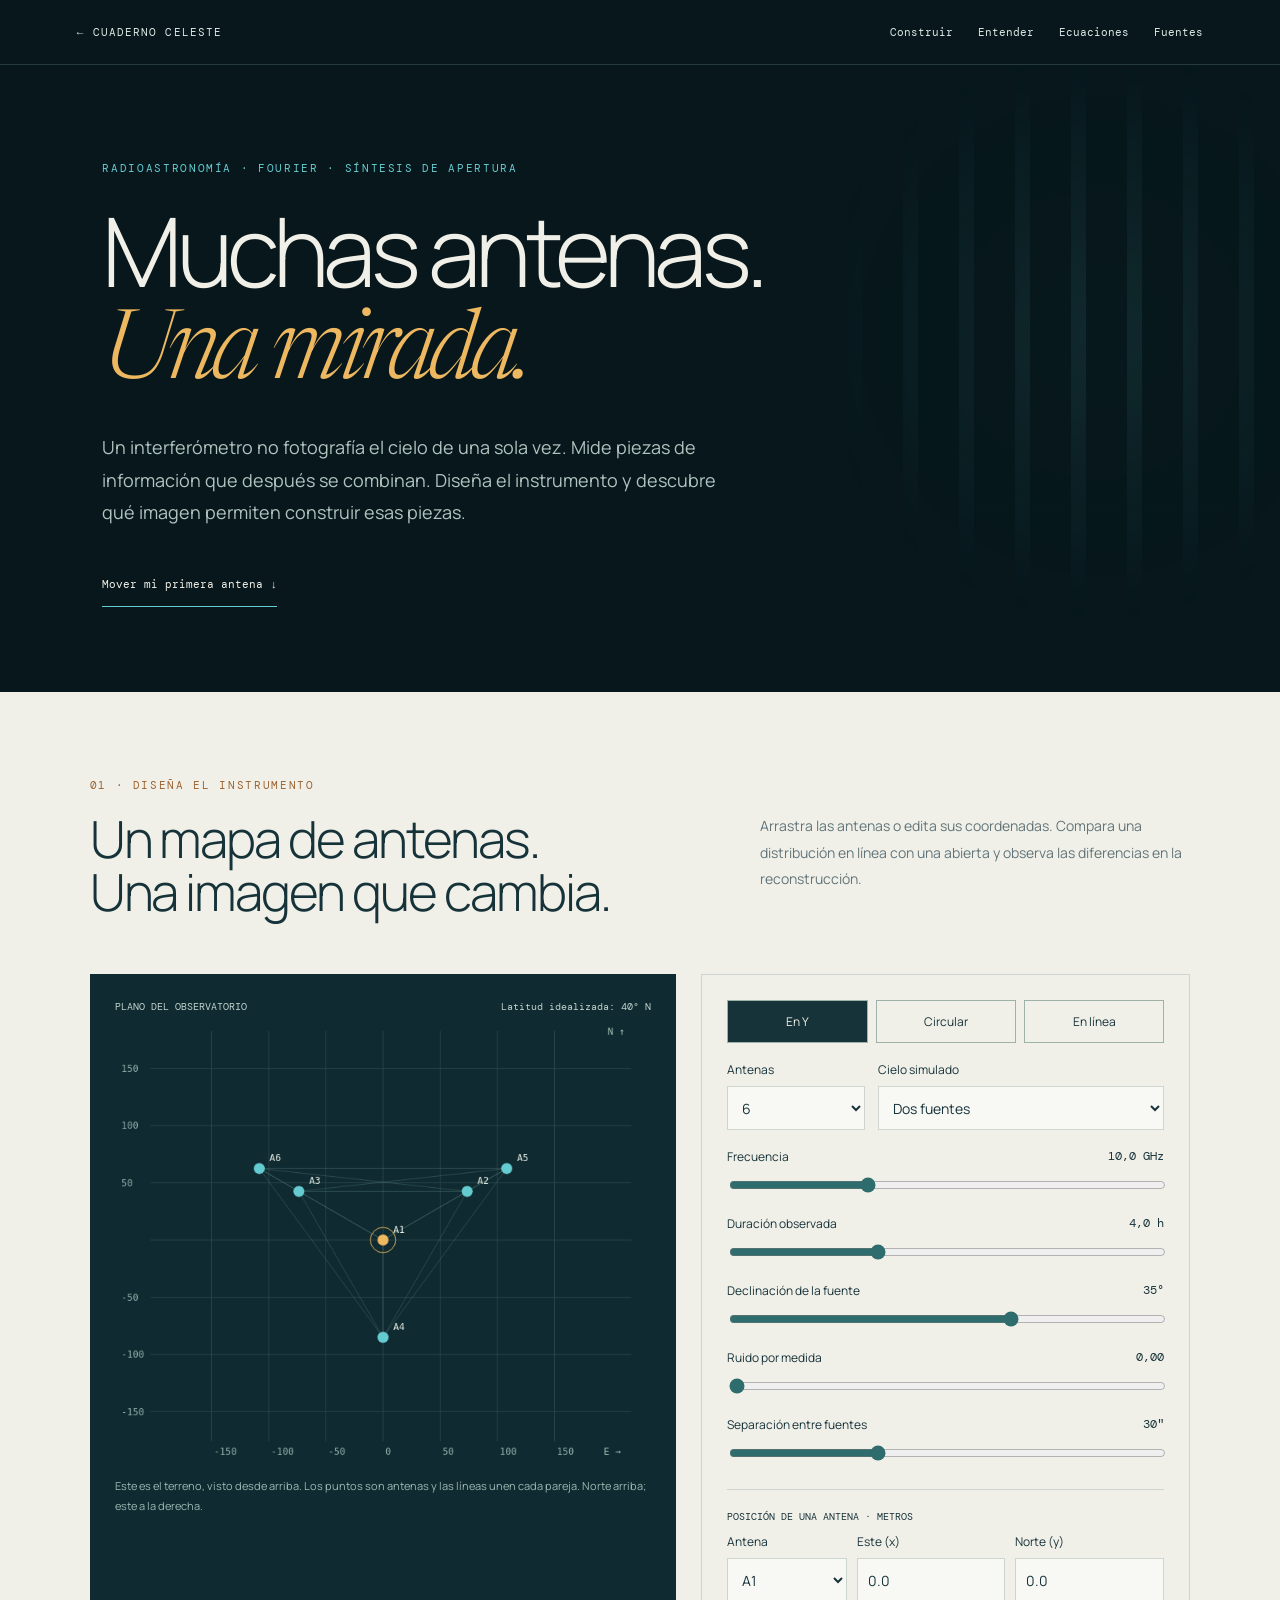
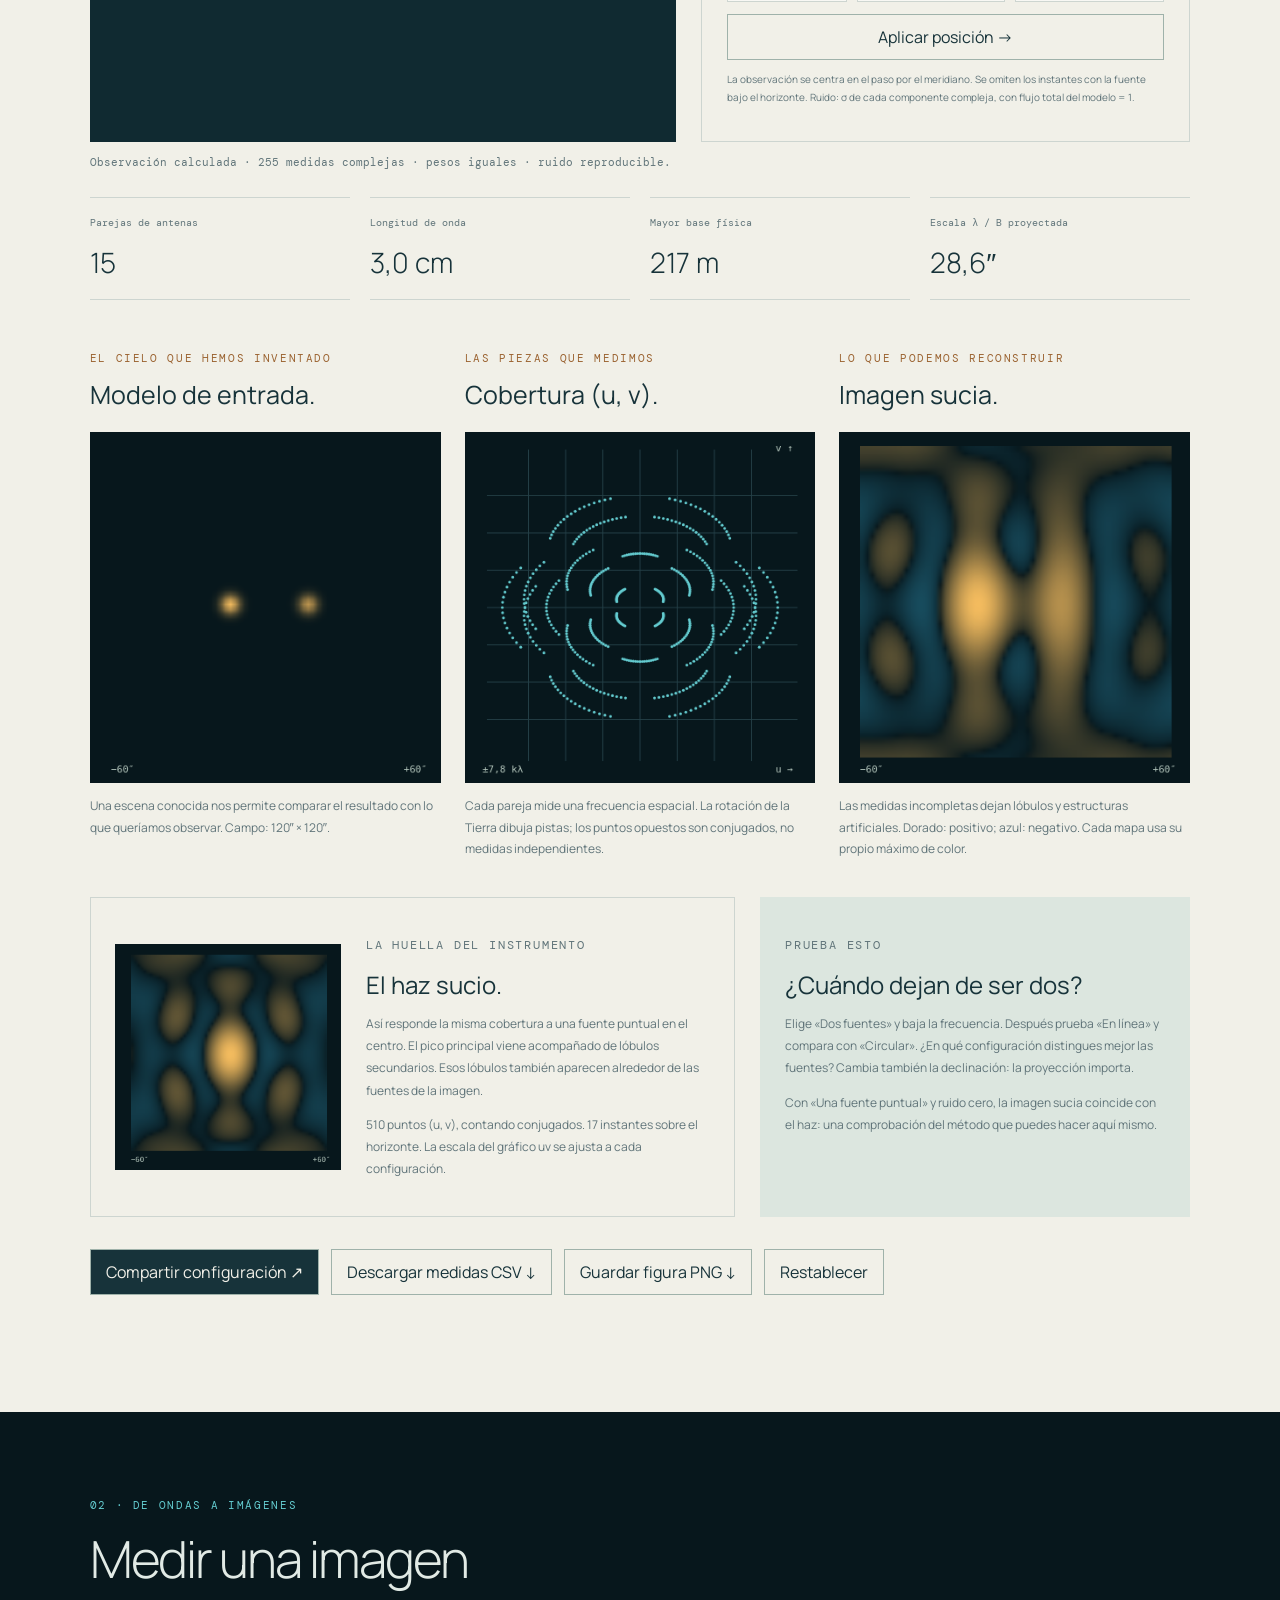
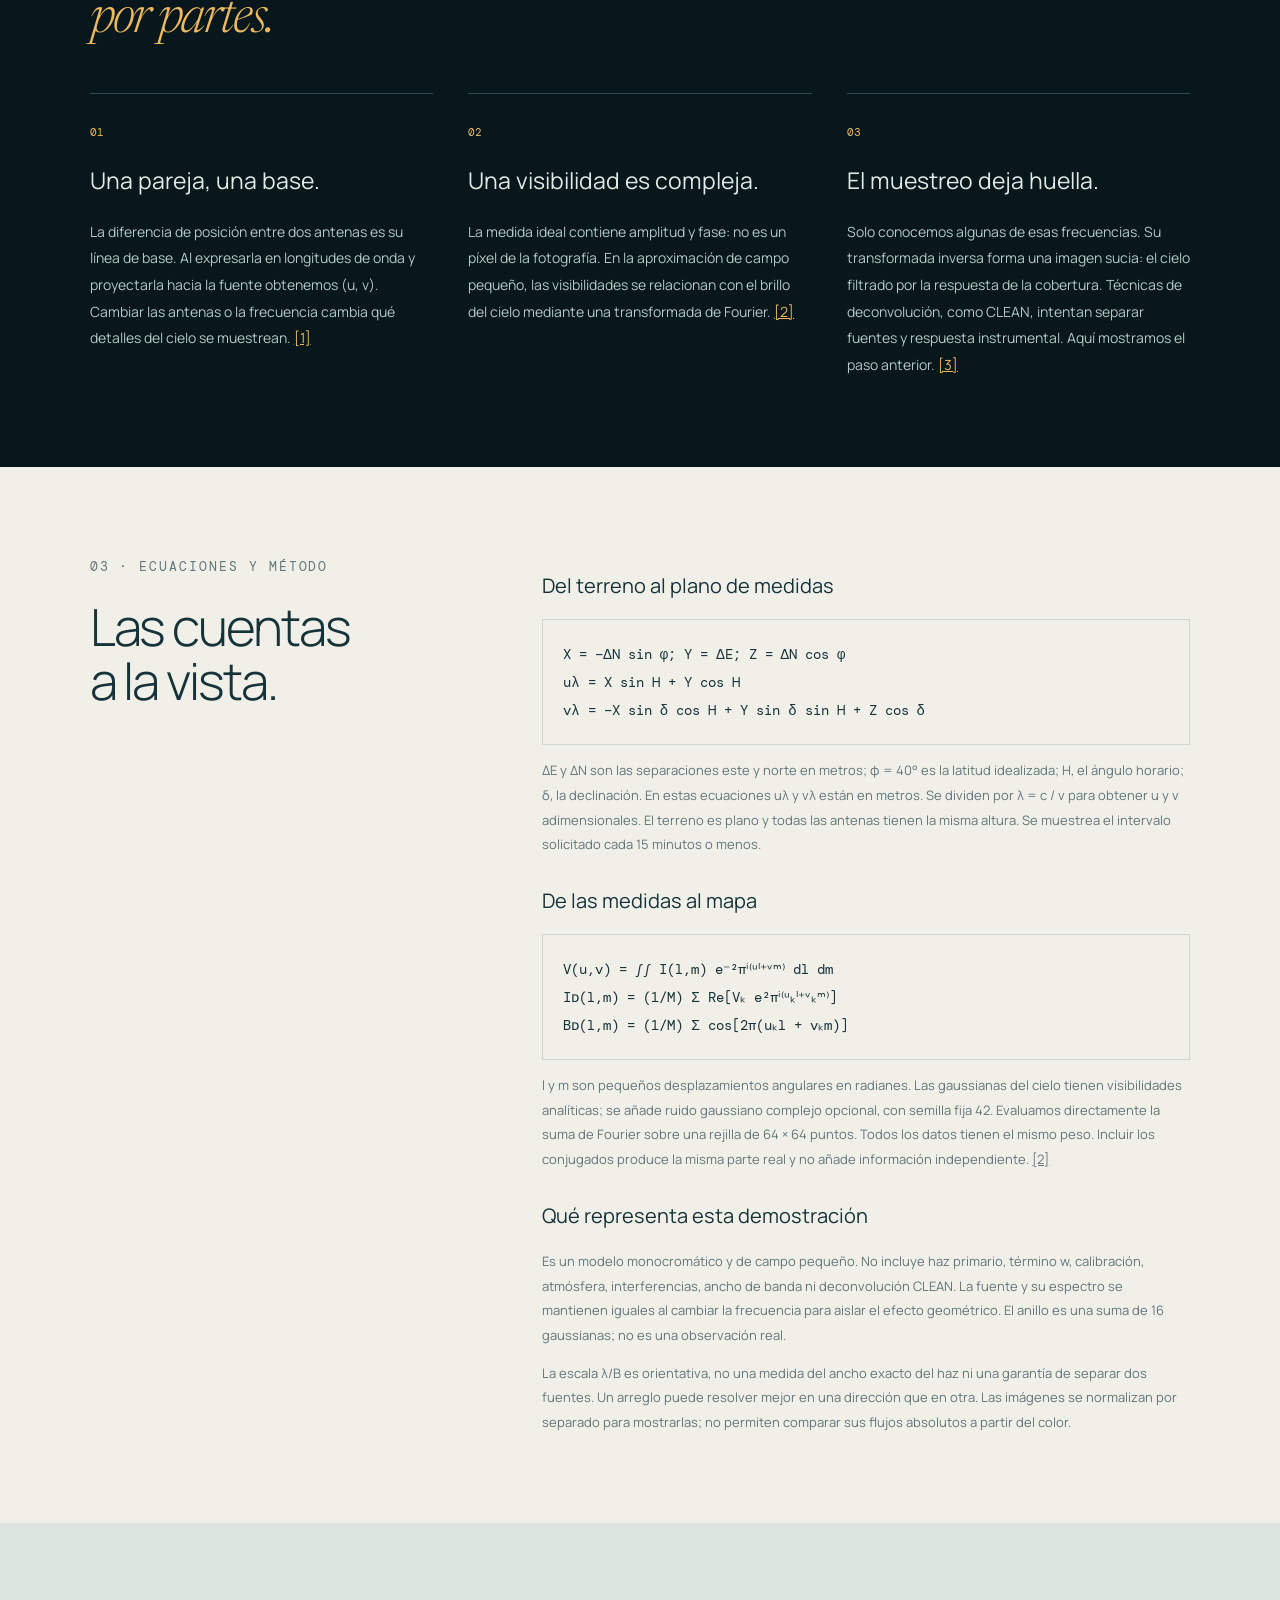
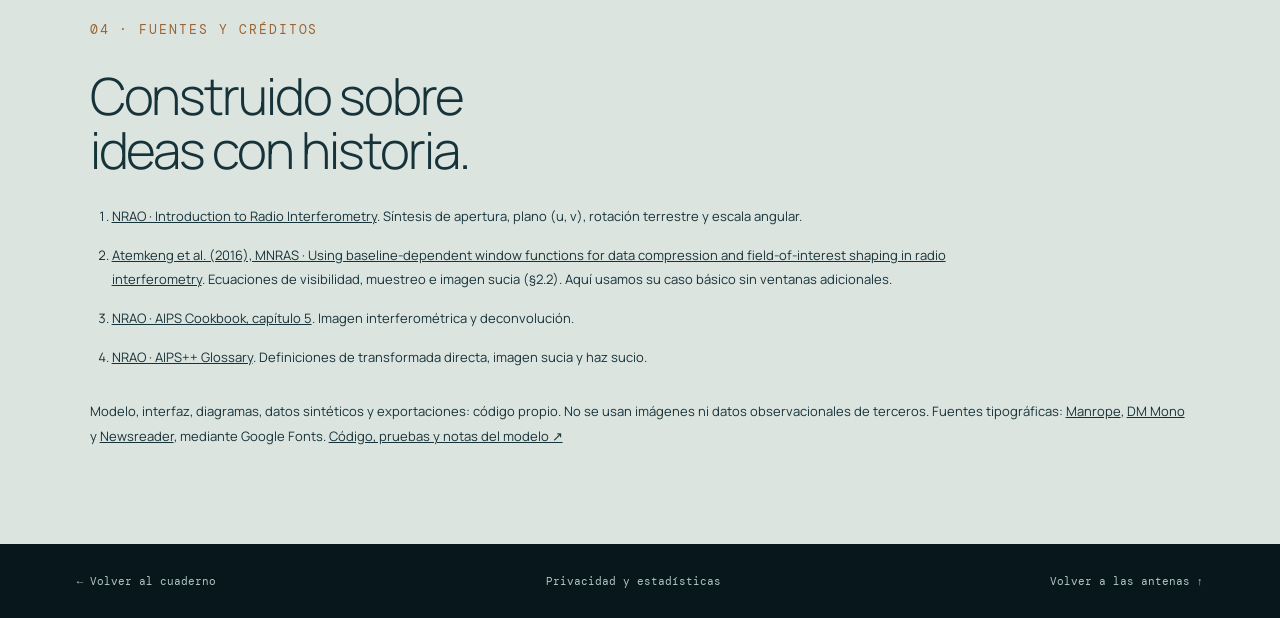
==== interferometria/index.html @ f31ec28f "Add personal site structure and interferometry laboratory" ====
<!doctype html>
<html lang="es">
<head><meta charset="utf-8"><meta name="viewport" content="width=device-width,initial-scale=1"><meta name="description" content="Diseña un interferómetro: mueve antenas y descubre cómo la cobertura uv cambia la imagen de un cielo simulado."><meta name="theme-color" content="#07171c"><title>Muchas antenas, una mirada · Cuaderno celeste</title><link rel="stylesheet" href="style.css"><script defer src="../site.config.js"></script><script defer src="../analytics.js"></script><script defer src="model.js"></script><script defer src="app.js"></script></head>
<body><header><a href="../" class="brand">← CUADERNO CELESTE</a><nav aria-label="Navegación principal"><a href="#laboratorio">Construir</a><a href="#entender">Entender</a><a href="#metodo">Ecuaciones</a><a href="#fuentes">Fuentes</a></nav></header>
<main>
  <section class="hero"><p class="eyebrow">RADIOASTRONOMÍA · FOURIER · SÍNTESIS DE APERTURA</p><h1>Muchas antenas.<br><em>Una mirada.</em></h1><p class="lead">Un interferómetro no fotografía el cielo de una sola vez. Mide piezas de información que después se combinan. Diseña el instrumento y descubre qué imagen permiten construir esas piezas.</p><a class="start" href="#laboratorio">Mover mi primera antena ↓</a><div class="hero-fringes" aria-hidden="true"></div></section>
  <section id="laboratorio" class="lab"><div class="section-head"><div><p class="eyebrow">01 · DISEÑA EL INSTRUMENTO</p><h2>Un mapa de antenas.<br>Una imagen que cambia.</h2></div><p>Arrastra las antenas o edita sus coordenadas. Compara una distribución en línea con una abierta y observa las diferencias en la reconstrucción.</p></div>
    <div class="instrument"><article class="array-panel"><div class="panel-top"><span>PLANO DEL OBSERVATORIO</span><span>Latitud idealizada: 40° N</span></div><canvas id="array" width="680" height="570" role="img" aria-label="Distribución de antenas en el terreno. Puedes arrastrarlas o usar el formulario de coordenadas."></canvas><p>Este es el terreno, visto desde arriba. Los puntos son antenas y las líneas unen cada pareja. Norte arriba; este a la derecha.</p></article>
    <aside class="controls" aria-label="Configuración del interferómetro"><div class="preset-row" aria-label="Distribuciones de antenas"><button type="button" data-layout="y" class="active" aria-pressed="true">En Y</button><button type="button" data-layout="circle" aria-pressed="false">Circular</button><button type="button" data-layout="line" aria-pressed="false">En línea</button></div><div class="select-row"><label>Antenas<select id="count"><option>3</option><option>4</option><option>5</option><option selected>6</option><option>7</option><option>8</option></select></label><label>Cielo simulado<select id="scene"><option value="binary">Dos fuentes</option><option value="point">Una fuente puntual</option><option value="extended">Fuente extendida</option><option value="ring">Anillo de nudos</option></select></label></div>
      <label class="slider">Frecuencia <output id="frequency-value">10 GHz</output><input id="frequency" type="range" min="1" max="30" step="0.5" value="10"></label><label class="slider">Duración observada <output id="duration-value">4 h</output><input id="duration" type="range" min="0" max="12" step="0.5" value="4"></label><label class="slider">Declinación de la fuente <output id="declination-value">35°</output><input id="declination" type="range" min="-30" max="70" step="1" value="35"></label><label class="slider">Ruido por medida <output id="noise-value">0,00</output><input id="noise" type="range" min="0" max="0.2" step="0.01" value="0"></label><label class="slider" id="separation-control">Separación entre fuentes <output id="separation-value">30″</output><input id="separation" type="range" min="10" max="70" step="1" value="30"></label>
      <form id="position-form"><p>POSICIÓN DE UNA ANTENA · METROS</p><div class="position-fields"><label>Antena<select id="antenna"></select></label><label>Este (x)<input id="east" type="number" min="-180" max="180" step="0.1" required></label><label>Norte (y)<input id="north" type="number" min="-180" max="180" step="0.1" required></label></div><button type="submit">Aplicar posición →</button></form><p class="control-note">La observación se centra en el paso por el meridiano. Se omiten los instantes con la fuente bajo el horizonte. Ruido: σ de cada componente compleja, con flujo total del modelo = 1.</p>
    </aside></div>
    <p id="error" class="error" role="alert" hidden></p><p id="status" class="status" role="status">Preparando la observación…</p>
    <dl class="readouts"><div><dt>Parejas de antenas</dt><dd id="baselines">—</dd></div><div><dt>Longitud de onda</dt><dd id="wavelength">—</dd></div><div><dt>Mayor base física</dt><dd id="baseline">—</dd></div><div><dt>Escala λ / B proyectada</dt><dd id="resolution">—</dd></div></dl>
    <div class="results"><article><p class="eyebrow">EL CIELO QUE HEMOS INVENTADO</p><h3>Modelo de entrada.</h3><canvas id="sky" width="400" height="400" role="img" aria-label="Distribución de brillo del cielo simulado"></canvas><p>Una escena conocida nos permite comparar el resultado con lo que queríamos observar. Campo: 120″ × 120″.</p></article><article><p class="eyebrow">LAS PIEZAS QUE MEDIMOS</p><h3>Cobertura (u, v).</h3><canvas id="uv" width="400" height="400" role="img" aria-label="Muestras de frecuencias espaciales del plano uv"></canvas><p>Cada pareja mide una frecuencia espacial. La rotación de la Tierra dibuja pistas; los puntos opuestos son conjugados, no medidas independientes.</p></article><article><p class="eyebrow">LO QUE PODEMOS RECONSTRUIR</p><h3>Imagen sucia.</h3><canvas id="dirty" width="400" height="400" role="img" aria-label="Imagen reconstruida con las medidas disponibles"></canvas><p>Las medidas incompletas dejan lóbulos y estructuras artificiales. Dorado: positivo; azul: negativo. Cada mapa usa su propio máximo de color.</p></article></div>
    <div class="beam-row"><article class="beam-card"><canvas id="beam" width="340" height="340" role="img" aria-label="Respuesta del interferómetro a una fuente puntual, también llamada haz sucio"></canvas><div><p class="eyebrow">LA HUELLA DEL INSTRUMENTO</p><h3>El haz sucio.</h3><p>Así responde la misma cobertura a una fuente puntual en el centro. El pico principal viene acompañado de lóbulos secundarios. Esos lóbulos también aparecen alrededor de las fuentes de la imagen.</p><p id="sampling-note"></p></div></article><aside class="try-this"><p class="eyebrow">PRUEBA ESTO</p><h3>¿Cuándo dejan de ser dos?</h3><p>Elige «Dos fuentes» y baja la frecuencia. Después prueba «En línea» y compara con «Circular». ¿En qué configuración distingues mejor las fuentes? Cambia también la declinación: la proyección importa.</p><p>Con «Una fuente puntual» y ruido cero, la imagen sucia coincide con el haz: una comprobación del método que puedes hacer aquí mismo.</p></aside></div>
    <div class="actions"><button type="button" id="share">Compartir configuración ↗</button><button type="button" id="csv">Descargar medidas CSV ↓</button><button type="button" id="png">Guardar figura PNG ↓</button><button type="button" id="reset">Restablecer</button></div><label id="share-box" hidden>Enlace a esta configuración<input id="share-url" type="url" readonly></label><p id="action-status" class="status" role="status"></p>
  </section>
  <section id="entender" class="learn"><p class="eyebrow">02 · DE ONDAS A IMÁGENES</p><h2>Medir una imagen<br><em>por partes.</em></h2><div class="lessons"><article><span>01</span><h3>Una pareja, una base.</h3><p>La diferencia de posición entre dos antenas es su línea de base. Al expresarla en longitudes de onda y proyectarla hacia la fuente obtenemos (u, v). Cambiar las antenas o la frecuencia cambia qué detalles del cielo se muestrean. <a href="https://science.nrao.edu/facilities/alma/naasc-workshops/nrao-cd-wyoming20/03Interferometry_Basics_AA.pdf">[1]</a></p></article><article><span>02</span><h3>Una visibilidad es compleja.</h3><p>La medida ideal contiene amplitud y fase: no es un píxel de la fotografía. En la aproximación de campo pequeño, las visibilidades se relacionan con el brillo del cielo mediante una transformada de Fourier. <a href="https://doi.org/10.1093/mnras/stw1656">[2]</a></p></article><article><span>03</span><h3>El muestreo deja huella.</h3><p>Solo conocemos algunas de esas frecuencias. Su transformada inversa forma una imagen sucia: el cielo filtrado por la respuesta de la cobertura. Técnicas de deconvolución, como CLEAN, intentan separar fuentes y respuesta instrumental. Aquí mostramos el paso anterior. <a href="https://www.aips.nrao.edu/CookHTML/CookBookch5.html">[3]</a></p></article></div></section>
  <section id="metodo" class="method"><div><p class="eyebrow">03 · ECUACIONES Y MÉTODO</p><h2>Las cuentas<br>a la vista.</h2></div><div><h3>Del terreno al plano de medidas</h3><div class="formula">X = −ΔN sin φ; Y = ΔE; Z = ΔN cos φ<br>uλ = X sin H + Y cos H<br>vλ = −X sin δ cos H + Y sin δ sin H + Z cos δ</div><p>ΔE y ΔN son las separaciones este y norte en metros; φ = 40° es la latitud idealizada; H, el ángulo horario; δ, la declinación. En estas ecuaciones uλ y vλ están en metros. Se dividen por λ = c / ν para obtener u y v adimensionales. El terreno es plano y todas las antenas tienen la misma altura. Se muestrea el intervalo solicitado cada 15 minutos o menos.</p><h3>De las medidas al mapa</h3><div class="formula">V(u,v) = ∫∫ I(l,m) e⁻²πⁱ⁽ᵘˡ⁺ᵛᵐ⁾ dl dm<br>Iᴅ(l,m) = (1/M) Σ Re[Vₖ e²πⁱ⁽ᵘₖˡ⁺ᵛₖᵐ⁾]<br>Bᴅ(l,m) = (1/M) Σ cos[2π(uₖl + vₖm)]</div><p>l y m son pequeños desplazamientos angulares en radianes. Las gaussianas del cielo tienen visibilidades analíticas; se añade ruido gaussiano complejo opcional, con semilla fija 42. Evaluamos directamente la suma de Fourier sobre una rejilla de 64 × 64 puntos. Todos los datos tienen el mismo peso. Incluir los conjugados produce la misma parte real y no añade información independiente. <a href="https://doi.org/10.1093/mnras/stw1656">[2]</a></p><h3>Qué representa esta demostración</h3><p>Es un modelo monocromático y de campo pequeño. No incluye haz primario, término w, calibración, atmósfera, interferencias, ancho de banda ni deconvolución CLEAN. La fuente y su espectro se mantienen iguales al cambiar la frecuencia para aislar el efecto geométrico. El anillo es una suma de 16 gaussianas; no es una observación real.</p><p>La escala λ/B es orientativa, no una medida del ancho exacto del haz ni una garantía de separar dos fuentes. Un arreglo puede resolver mejor en una dirección que en otra. Las imágenes se normalizan por separado para mostrarlas; no permiten comparar sus flujos absolutos a partir del color.</p></div></section>
  <section id="fuentes" class="sources"><p class="eyebrow">04 · FUENTES Y CRÉDITOS</p><h2>Construido sobre<br>ideas con historia.</h2><ol><li><a href="https://science.nrao.edu/facilities/alma/naasc-workshops/nrao-cd-wyoming20/03Interferometry_Basics_AA.pdf">NRAO · Introduction to Radio Interferometry</a>. Síntesis de apertura, plano (u, v), rotación terrestre y escala angular.</li><li><a href="https://doi.org/10.1093/mnras/stw1656">Atemkeng et al. (2016), MNRAS · Using baseline-dependent window functions for data compression and field-of-interest shaping in radio interferometry</a>. Ecuaciones de visibilidad, muestreo e imagen sucia (§2.2). Aquí usamos su caso básico sin ventanas adicionales.</li><li><a href="https://www.aips.nrao.edu/CookHTML/CookBookch5.html">NRAO · AIPS Cookbook, capítulo 5</a>. Imagen interferométrica y deconvolución.</li><li><a href="https://casa.nrao.edu/aips2_docs/glossary/d.html">NRAO · AIPS++ Glossary</a>. Definiciones de transformada directa, imagen sucia y haz sucio.</li></ol><p>Modelo, interfaz, diagramas, datos sintéticos y exportaciones: código propio. No se usan imágenes ni datos observacionales de terceros. Fuentes tipográficas: <a href="https://fonts.google.com/specimen/Manrope">Manrope</a>, <a href="https://fonts.google.com/specimen/DM+Mono">DM Mono</a> y <a href="https://fonts.google.com/specimen/Newsreader">Newsreader</a>, mediante Google Fonts. <a href="https://github.com/AlejandroMus/alejandromus.github.io/tree/main/interferometria">Código, pruebas y notas del modelo ↗</a></p></section>
</main><footer><a href="../">← Volver al cuaderno</a><a href="../privacidad/">Privacidad y estadísticas</a><a href="#laboratorio">Volver a las antenas ↑</a></footer></body></html>
---- interferometria/style.css ----
@import url('https://fonts.googleapis.com/css2?family=DM+Mono:wght@400;500&family=Manrope:wght@300;400;500;600&family=Newsreader:ital,opsz,wght@1,6..72,300&display=swap');
:root{--night:#07171c;--paper:#f1f0e8;--ink:#17333a;--muted:#61757a;--gold:#edb85f;--cyan:#64ccd0;--line:#cdd5d0}*{box-sizing:border-box}html{scroll-behavior:smooth;scroll-padding-top:25px}body{margin:0;background:var(--paper);color:var(--ink);font-family:Manrope,Arial,sans-serif}a{color:inherit}button,input,select{font:inherit}button{cursor:pointer}button:disabled{opacity:.45;cursor:wait}a:focus-visible,button:focus-visible,input:focus-visible,select:focus-visible,canvas:focus-visible{outline:3px solid #d8902f;outline-offset:4px}[hidden]{display:none!important}header{display:flex;justify-content:space-between;align-items:center;gap:25px;flex-wrap:wrap;padding:25px 6vw;background:var(--night);color:#dde9e5;border-bottom:1px solid #263b40}header a{text-decoration:none;font:11px 'DM Mono',monospace}.brand{letter-spacing:.1em}header nav{display:flex;gap:25px;flex-wrap:wrap}.hero{padding:85px 8vw;background:var(--night);color:var(--paper);position:relative;overflow:hidden}.eyebrow{font:11px 'DM Mono',monospace;letter-spacing:.15em;color:#9b6331}.hero .eyebrow{color:var(--cyan)}h1{font-size:clamp(54px,7.5vw,108px);font-weight:300;letter-spacing:-.06em;line-height:.95;margin:30px 0;position:relative;z-index:1}h1 em,h2 em{font-family:Newsreader,serif;font-weight:300;color:var(--gold)}.lead{max-width:650px;position:relative;z-index:1;font-size:18px;line-height:1.8;color:#afc4bf}.start{display:inline-block;position:relative;z-index:1;margin-top:15px;padding:15px 0;border-bottom:1px solid var(--cyan);font:11px 'DM Mono',monospace;text-decoration:none}.hero-fringes{position:absolute;width:600px;height:600px;right:-120px;top:-30px;background:repeating-linear-gradient(110deg,#64ccd003 0 20px,#64ccd01a 20px 35px,#64ccd003 35px 56px);mask-image:radial-gradient(ellipse,#000,transparent 68%);transform:rotate(-20deg)}.lab,.learn,.method,.sources{padding:75px 7vw}.section-head{display:flex;justify-content:space-between;gap:40px;align-items:center;margin-bottom:35px}.section-head>p{max-width:430px;font-size:14px;line-height:1.9;color:var(--muted)}h2{font-size:clamp(34px,4vw,58px);font-weight:300;letter-spacing:-.04em;line-height:1.05;margin:20px 0}h3{font-weight:400}.instrument{display:grid;grid-template-columns:1.2fr 1fr;gap:25px}.array-panel{background:#102a31;padding:25px;color:#c1d4ce;min-width:0}.panel-top{display:flex;justify-content:space-between;gap:20px;font:10px 'DM Mono',monospace;line-height:1.6}.array-panel canvas{width:100%;height:auto;touch-action:none;display:block;cursor:grab}.array-panel canvas:active{cursor:grabbing}.array-panel>p{font-size:11px;line-height:1.8;color:#9bb9b2}.controls{border:1px solid var(--line);padding:25px;min-width:0}.controls button,.actions button{background:transparent;border:1px solid #9fb2aa;color:var(--ink);padding:11px 15px;min-height:43px}.preset-row{display:flex;gap:8px;margin-bottom:18px}.preset-row button{flex:1;font-size:12px}.preset-row button.active{background:#17333a;color:#f1f0e8}.select-row{display:grid;grid-template-columns:.65fr 1.35fr;gap:13px}.controls label{font-size:12px}.controls select,.controls input[type=number]{display:block;width:100%;padding:10px;background:#fff8;border:1px solid var(--line);color:var(--ink);margin-top:8px;font-size:14px;min-height:44px}.slider{display:block;margin-top:18px}.slider output{float:right;font:12px 'DM Mono',monospace}.slider input{width:100%;accent-color:#2f6c6d;margin-top:12px}.controls form{border-top:1px solid var(--line);margin-top:24px;padding-top:10px}.controls form>p{font:10px 'DM Mono',monospace}.position-fields{display:grid;grid-template-columns:.8fr 1fr 1fr;gap:10px}.controls form>button{width:100%;margin-top:12px}.control-note{font-size:10px;line-height:1.8;color:var(--muted)}.status{font:11px 'DM Mono',monospace;color:var(--muted);line-height:1.8;min-height:20px}.error{background:#fff2e9;border:1px solid #b85d3d;padding:15px;font-size:13px}.readouts{display:grid;grid-template-columns:repeat(4,1fr);margin:24px 0 40px;gap:20px}.readouts>div{border-block:1px solid var(--line);padding:18px 0}.readouts dt{font:10px 'DM Mono',monospace;color:var(--muted)}.readouts dd{font-size:28px;font-weight:300;margin:14px 0 0}.results{display:grid;grid-template-columns:repeat(3,1fr);gap:24px}.results>article{min-width:0}.results h3{font-size:25px;margin:12px 0 20px}.results canvas{width:100%;height:auto;background:#07171c;display:block}.results>article>p:last-child{font-size:12px;color:var(--muted);line-height:1.8}.beam-row{display:grid;grid-template-columns:1.5fr 1fr;gap:25px;margin-top:25px}.beam-card{display:flex;align-items:center;gap:25px;border:1px solid var(--line);padding:24px;min-width:0}.beam-card canvas{width:38%;height:auto}.beam-card h3,.try-this h3{font-size:24px;margin:12px 0}.beam-card p,.try-this p{font-size:12px;line-height:1.85;color:var(--muted)}.try-this{padding:25px;background:#dce6df}.actions{display:flex;gap:12px;flex-wrap:wrap;margin-top:32px}.actions button:hover,.controls button:hover{background:#dce6df}.actions button:first-child{background:#17333a;color:#f1f0e8}#share-box{display:block;font-size:12px;margin-top:20px}#share-url{display:block;width:100%;margin-top:10px;padding:12px;background:#fff8;border:1px solid var(--line);font-size:12px}.learn{background:var(--night);color:#e1eae5}.learn>.eyebrow{color:var(--cyan)}.lessons{display:grid;grid-template-columns:repeat(3,1fr);gap:35px;margin-top:45px}.lessons article{border-top:1px solid #334b50;padding-top:25px}.lessons span{font:11px 'DM Mono',monospace;color:var(--gold)}.lessons h3{font-size:23px}.lessons p{font-size:14px;line-height:1.9;color:#b5c8c3}.lessons a{color:var(--gold)}.method{display:grid;grid-template-columns:1fr 1.65fr;gap:60px}.method p{font-size:13px;line-height:1.9;color:var(--muted)}.method h3{font-size:20px;margin-top:30px}.formula{font:clamp(10px,1.2vw,14px)/2 'DM Mono',monospace;border:1px solid var(--line);padding:20px;overflow-x:auto}.sources{background:#dce4df}.sources ol{padding-left:22px;max-width:950px}.sources li,.sources>p{font-size:13px;line-height:1.9;padding:7px 0}footer{display:flex;justify-content:space-between;gap:20px;flex-wrap:wrap;background:var(--night);color:#b1c7c2;padding:30px 6vw;font:11px 'DM Mono',monospace}footer a{text-decoration:none}@media(max-width:1000px){.instrument{grid-template-columns:1fr 1fr}.beam-row{grid-template-columns:1fr}.beam-card canvas{width:30%}.panel-top{font-size:9px}}@media(max-width:750px){header nav{gap:14px}header a{font-size:9px}.hero{padding:60px 6vw}.lab,.learn,.method,.sources{padding:50px 6vw}.section-head{display:block}.instrument,.results,.lessons,.method{grid-template-columns:1fr}.readouts{grid-template-columns:1fr 1fr}.controls{padding:20px}.results{gap:30px}.results canvas{max-width:500px;margin:auto}.beam-card{padding:18px;gap:15px}.beam-card canvas{width:35%}.beam-card h3{font-size:20px}.beam-card p{font-size:11px}.panel-top{font-size:10px}}@media(max-width:420px){.beam-card{display:block}.beam-card canvas{width:65%;display:block;margin:auto auto 20px}.readouts dd{font-size:24px}.preset-row button{padding:10px 5px}}@media(prefers-reduced-motion:reduce){html{scroll-behavior:auto}}
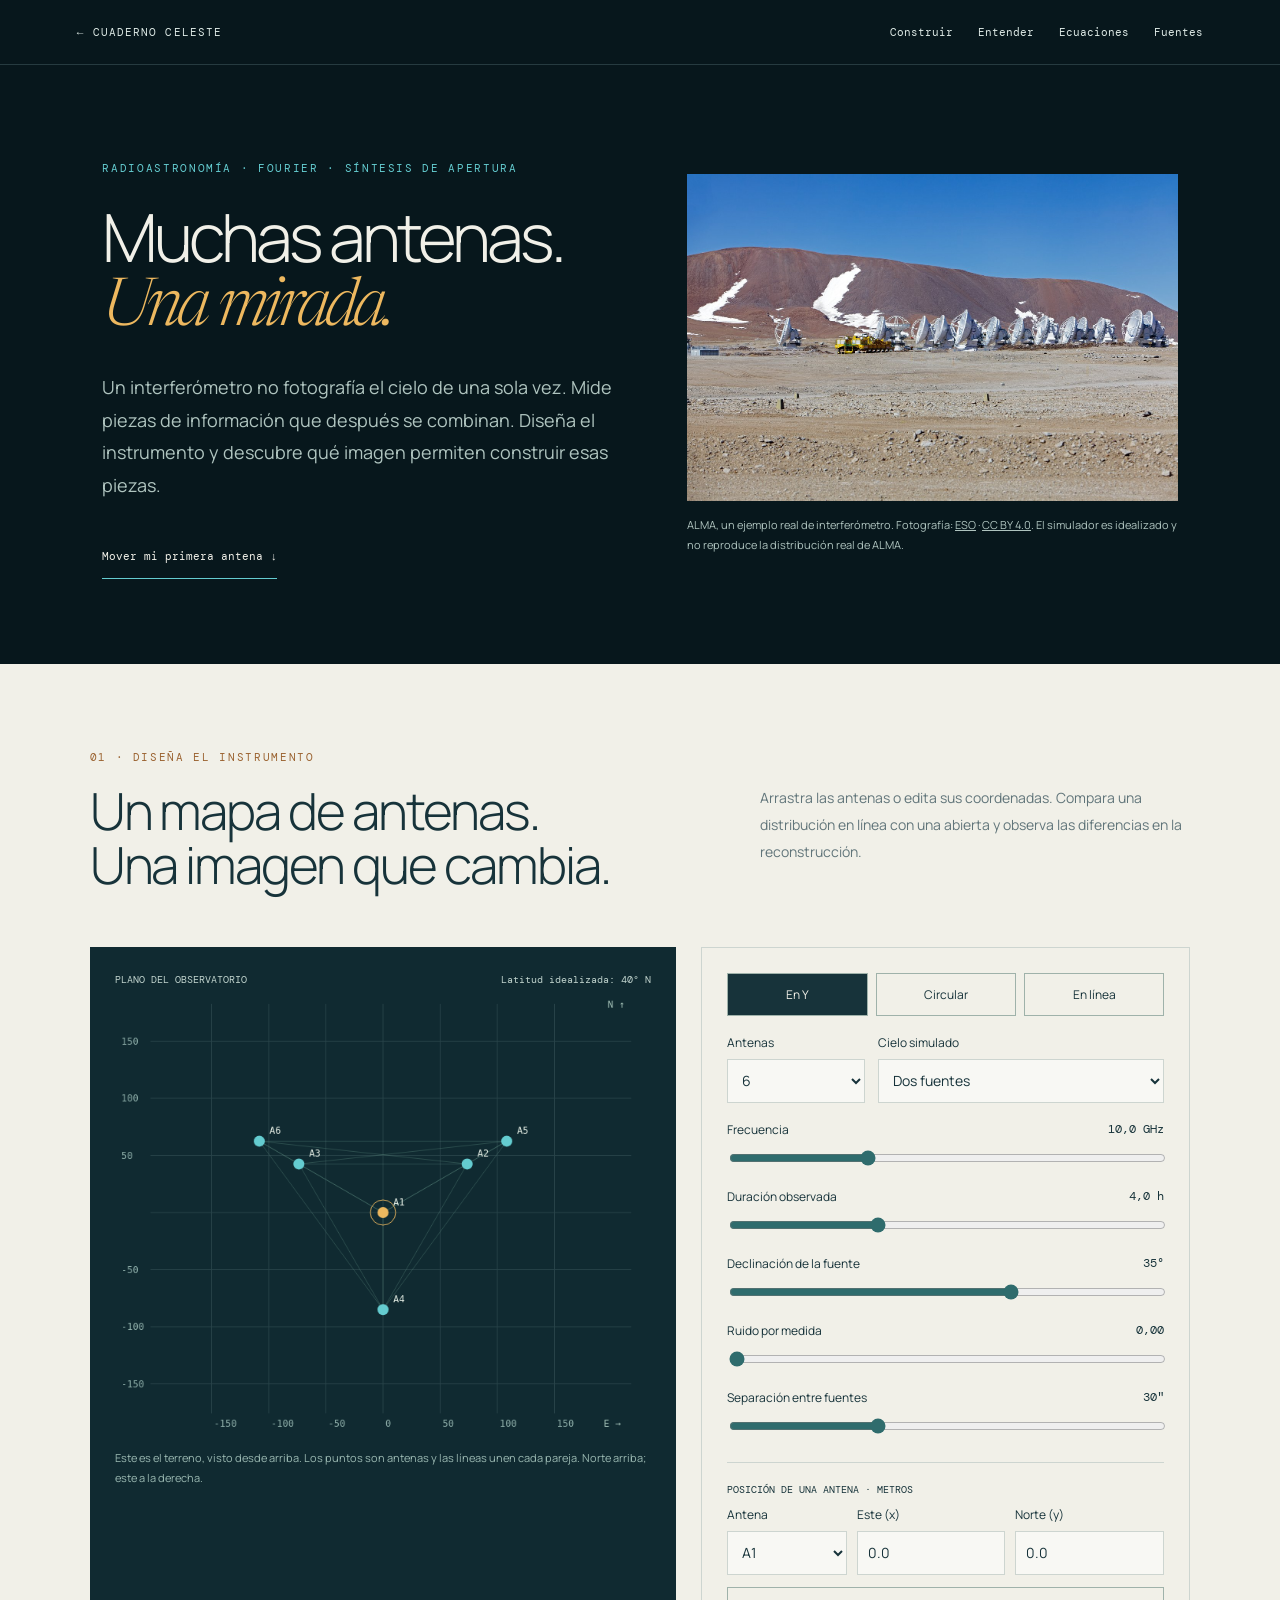
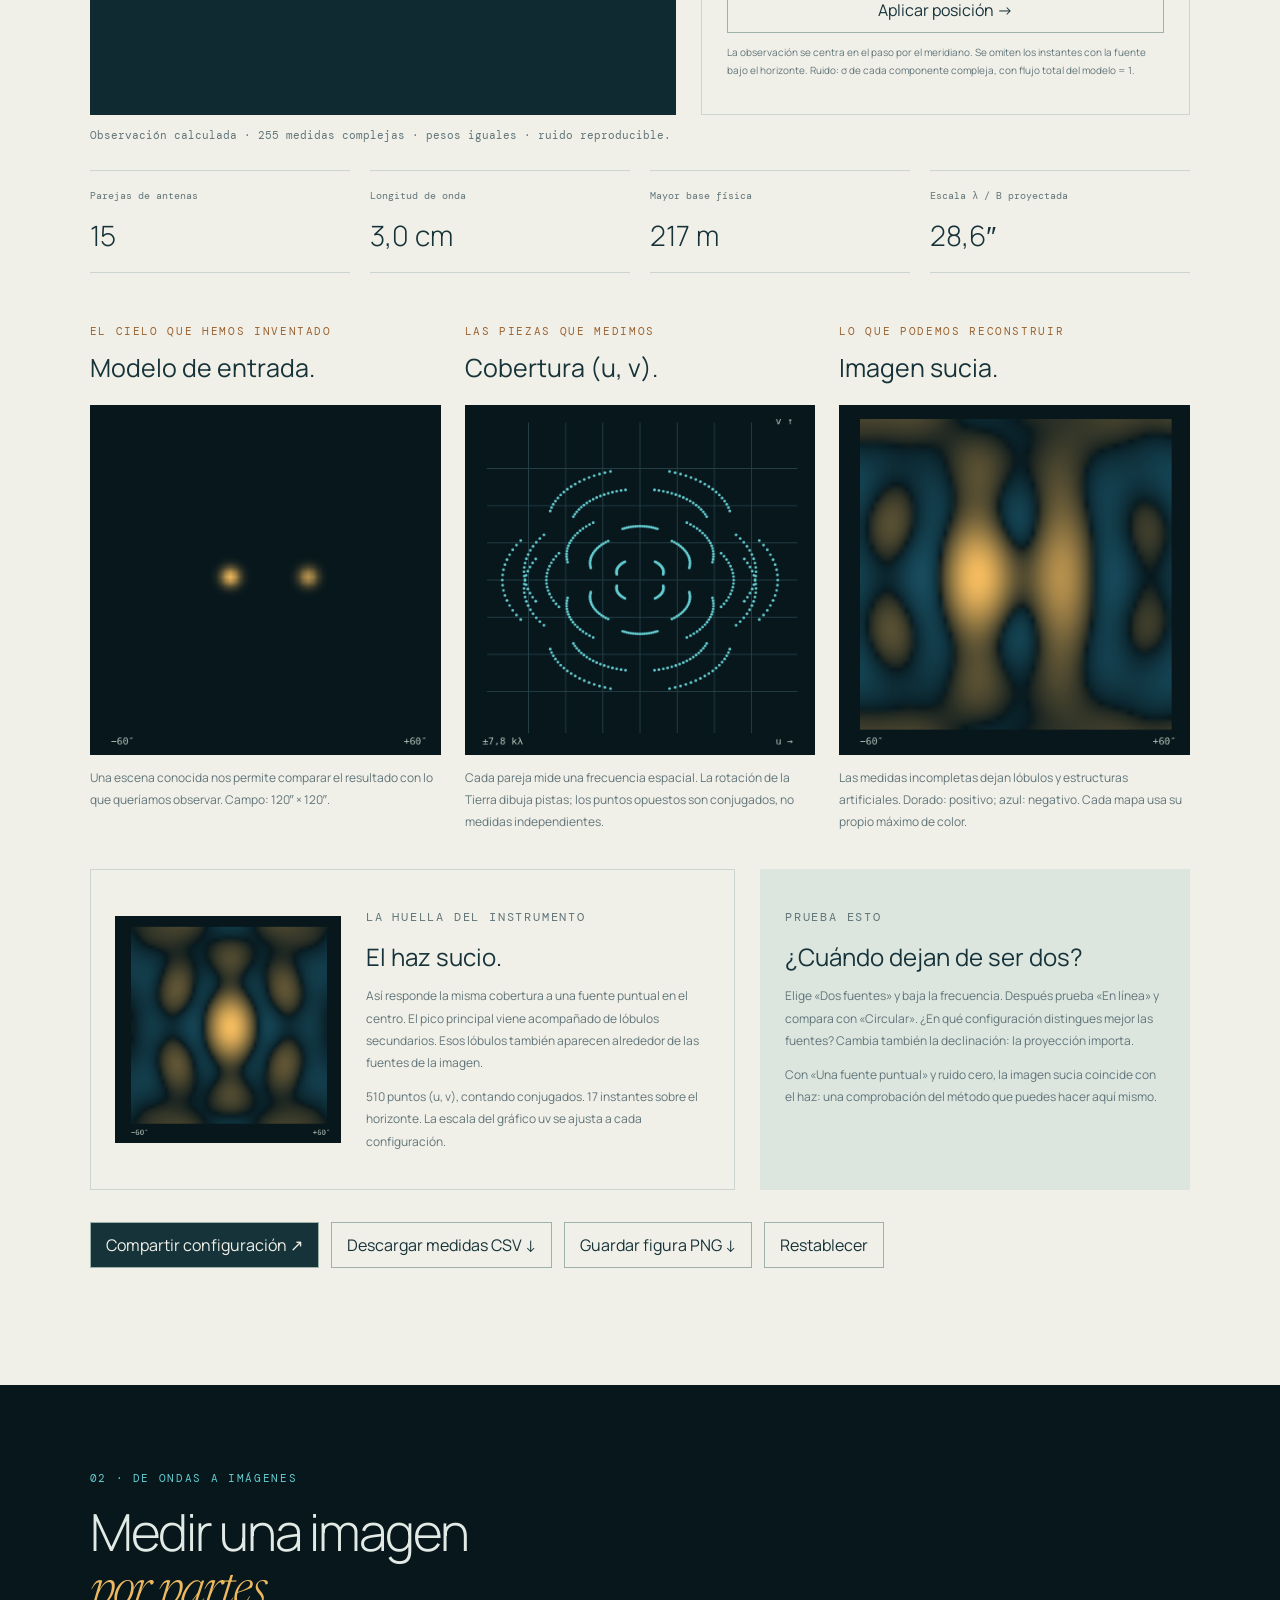
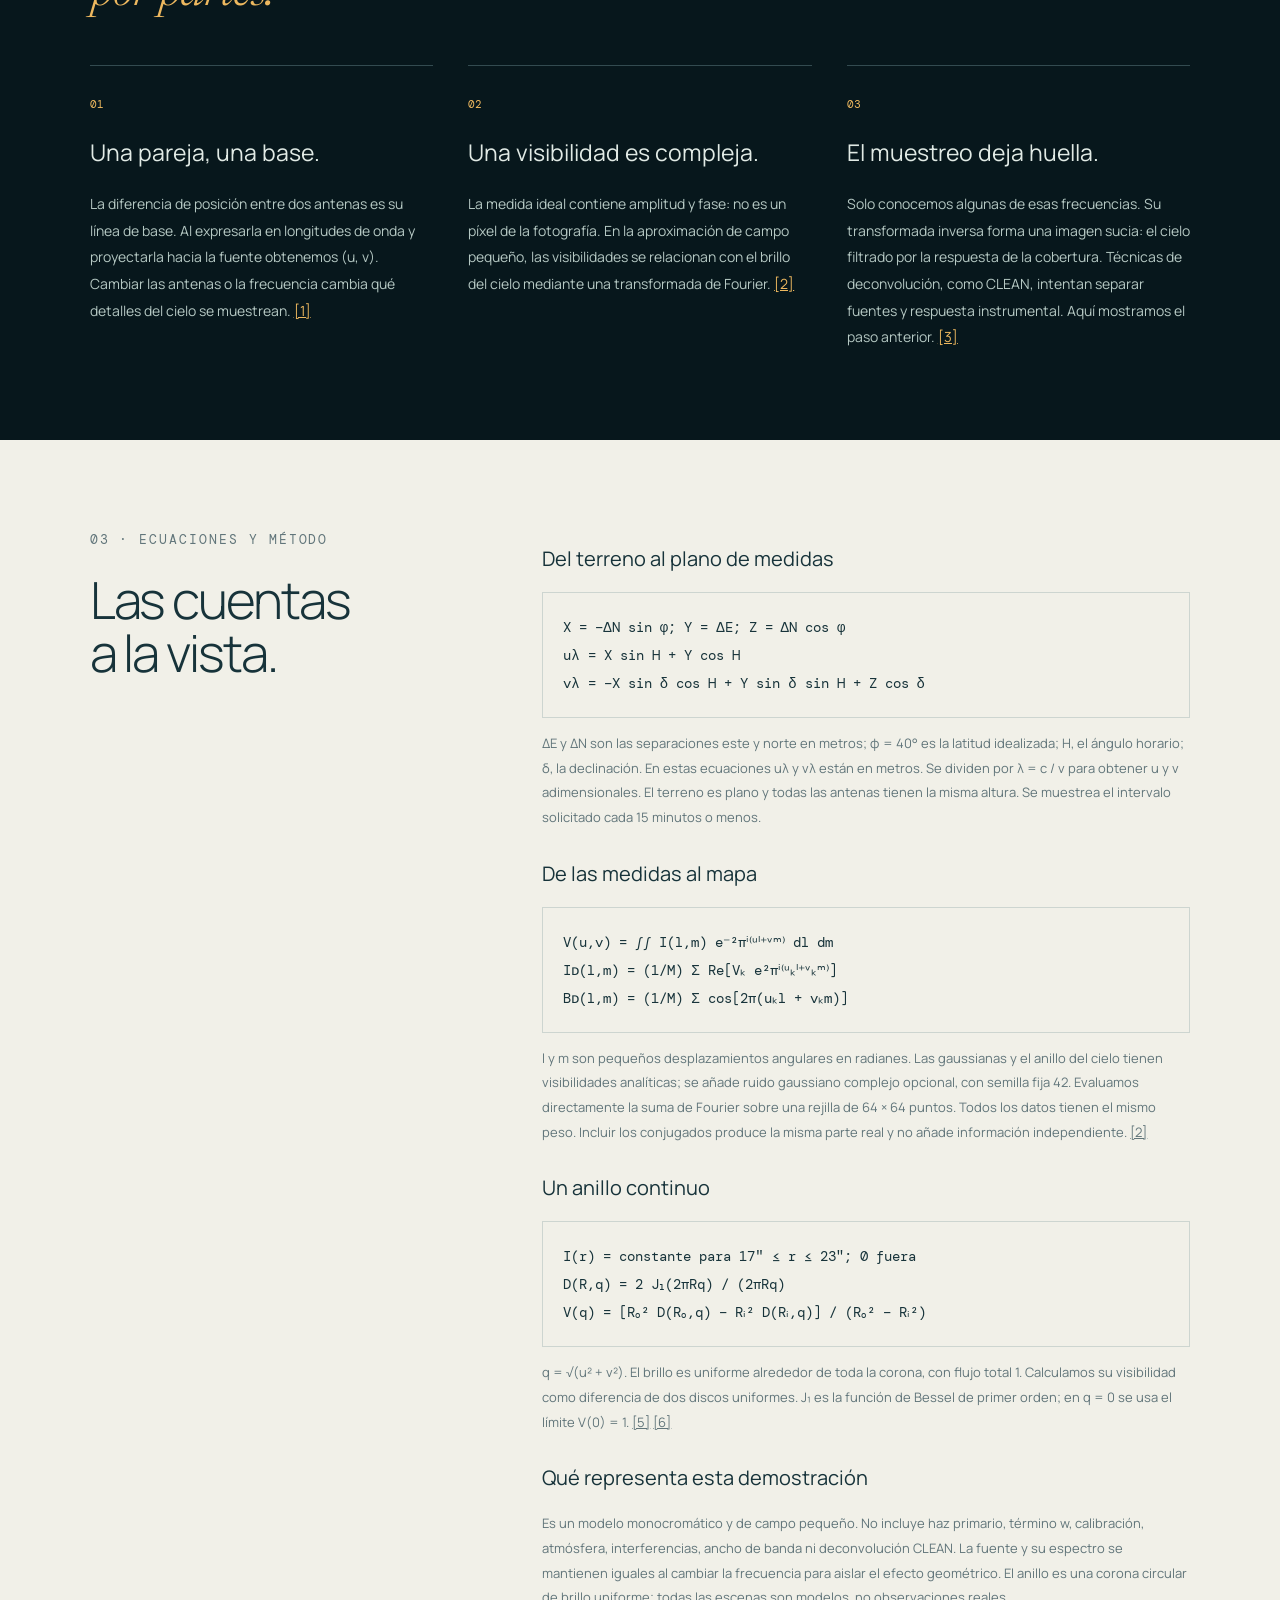
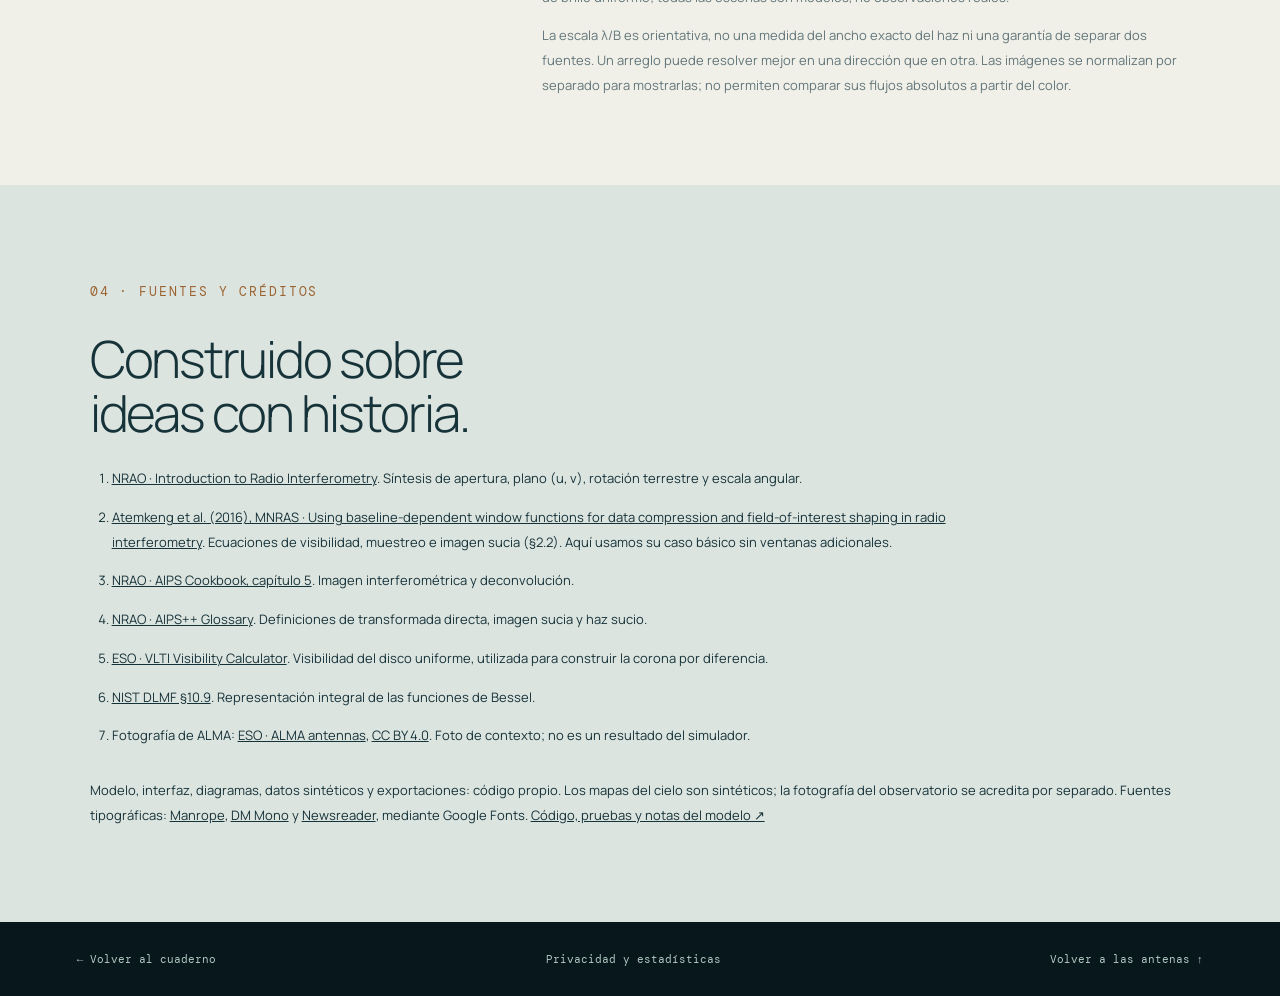
==== commit f86ec001: "Use uniform annulus, add ALMA photography and improve academic profile" ====
--- a/interferometria/index.html
+++ b/interferometria/index.html
@@ -3,10 +3,10 @@
 <head><meta charset="utf-8"><meta name="viewport" content="width=device-width,initial-scale=1"><meta name="description" content="Diseña un interferómetro: mueve antenas y descubre cómo la cobertura uv cambia la imagen de un cielo simulado."><meta name="theme-color" content="#07171c"><title>Muchas antenas, una mirada · Cuaderno celeste</title><link rel="stylesheet" href="style.css"><script defer src="../site.config.js"></script><script defer src="../analytics.js"></script><script defer src="model.js"></script><script defer src="app.js"></script></head>
 <body><header><a href="../" class="brand">← CUADERNO CELESTE</a><nav aria-label="Navegación principal"><a href="#laboratorio">Construir</a><a href="#entender">Entender</a><a href="#metodo">Ecuaciones</a><a href="#fuentes">Fuentes</a></nav></header>
 <main>
-  <section class="hero"><p class="eyebrow">RADIOASTRONOMÍA · FOURIER · SÍNTESIS DE APERTURA</p><h1>Muchas antenas.<br><em>Una mirada.</em></h1><p class="lead">Un interferómetro no fotografía el cielo de una sola vez. Mide piezas de información que después se combinan. Diseña el instrumento y descubre qué imagen permiten construir esas piezas.</p><a class="start" href="#laboratorio">Mover mi primera antena ↓</a><div class="hero-fringes" aria-hidden="true"></div></section>
+  <section class="hero"><div class="hero-copy"><p class="eyebrow">RADIOASTRONOMÍA · FOURIER · SÍNTESIS DE APERTURA</p><h1>Muchas antenas.<br><em>Una mirada.</em></h1><p class="lead">Un interferómetro no fotografía el cielo de una sola vez. Mide piezas de información que después se combinan. Diseña el instrumento y descubre qué imagen permiten construir esas piezas.</p><a class="start" href="#laboratorio">Mover mi primera antena ↓</a></div><figure class="hero-photo" id="alma"><img src="../assets/alma-antennas.jpg" width="1280" height="853" alt="Antenas de ALMA en el llano de Chajnantor, ante las montañas del desierto de Atacama" fetchpriority="high"><figcaption>ALMA, un ejemplo real de interferómetro. Fotografía: <a href="https://www.eso.org/public/images/alma-osf-hh_1257-cc/">ESO</a> · <a href="https://creativecommons.org/licenses/by/4.0/">CC BY 4.0</a>. El simulador es idealizado y no reproduce la distribución real de ALMA.</figcaption></figure></section>
   <section id="laboratorio" class="lab"><div class="section-head"><div><p class="eyebrow">01 · DISEÑA EL INSTRUMENTO</p><h2>Un mapa de antenas.<br>Una imagen que cambia.</h2></div><p>Arrastra las antenas o edita sus coordenadas. Compara una distribución en línea con una abierta y observa las diferencias en la reconstrucción.</p></div>
     <div class="instrument"><article class="array-panel"><div class="panel-top"><span>PLANO DEL OBSERVATORIO</span><span>Latitud idealizada: 40° N</span></div><canvas id="array" width="680" height="570" role="img" aria-label="Distribución de antenas en el terreno. Puedes arrastrarlas o usar el formulario de coordenadas."></canvas><p>Este es el terreno, visto desde arriba. Los puntos son antenas y las líneas unen cada pareja. Norte arriba; este a la derecha.</p></article>
-    <aside class="controls" aria-label="Configuración del interferómetro"><div class="preset-row" aria-label="Distribuciones de antenas"><button type="button" data-layout="y" class="active" aria-pressed="true">En Y</button><button type="button" data-layout="circle" aria-pressed="false">Circular</button><button type="button" data-layout="line" aria-pressed="false">En línea</button></div><div class="select-row"><label>Antenas<select id="count"><option>3</option><option>4</option><option>5</option><option selected>6</option><option>7</option><option>8</option></select></label><label>Cielo simulado<select id="scene"><option value="binary">Dos fuentes</option><option value="point">Una fuente puntual</option><option value="extended">Fuente extendida</option><option value="ring">Anillo de nudos</option></select></label></div>
+    <aside class="controls" aria-label="Configuración del interferómetro"><div class="preset-row" aria-label="Distribuciones de antenas"><button type="button" data-layout="y" class="active" aria-pressed="true">En Y</button><button type="button" data-layout="circle" aria-pressed="false">Circular</button><button type="button" data-layout="line" aria-pressed="false">En línea</button></div><div class="select-row"><label>Antenas<select id="count"><option>3</option><option>4</option><option>5</option><option selected>6</option><option>7</option><option>8</option></select></label><label>Cielo simulado<select id="scene"><option value="binary">Dos fuentes</option><option value="point">Una fuente puntual</option><option value="extended">Fuente extendida</option><option value="ring">Anillo</option></select></label></div>
       <label class="slider">Frecuencia <output id="frequency-value">10 GHz</output><input id="frequency" type="range" min="1" max="30" step="0.5" value="10"></label><label class="slider">Duración observada <output id="duration-value">4 h</output><input id="duration" type="range" min="0" max="12" step="0.5" value="4"></label><label class="slider">Declinación de la fuente <output id="declination-value">35°</output><input id="declination" type="range" min="-30" max="70" step="1" value="35"></label><label class="slider">Ruido por medida <output id="noise-value">0,00</output><input id="noise" type="range" min="0" max="0.2" step="0.01" value="0"></label><label class="slider" id="separation-control">Separación entre fuentes <output id="separation-value">30″</output><input id="separation" type="range" min="10" max="70" step="1" value="30"></label>
       <form id="position-form"><p>POSICIÓN DE UNA ANTENA · METROS</p><div class="position-fields"><label>Antena<select id="antenna"></select></label><label>Este (x)<input id="east" type="number" min="-180" max="180" step="0.1" required></label><label>Norte (y)<input id="north" type="number" min="-180" max="180" step="0.1" required></label></div><button type="submit">Aplicar posición →</button></form><p class="control-note">La observación se centra en el paso por el meridiano. Se omiten los instantes con la fuente bajo el horizonte. Ruido: σ de cada componente compleja, con flujo total del modelo = 1.</p>
     </aside></div>
@@ -17,6 +17,6 @@
     <div class="actions"><button type="button" id="share">Compartir configuración ↗</button><button type="button" id="csv">Descargar medidas CSV ↓</button><button type="button" id="png">Guardar figura PNG ↓</button><button type="button" id="reset">Restablecer</button></div><label id="share-box" hidden>Enlace a esta configuración<input id="share-url" type="url" readonly></label><p id="action-status" class="status" role="status"></p>
   </section>
   <section id="entender" class="learn"><p class="eyebrow">02 · DE ONDAS A IMÁGENES</p><h2>Medir una imagen<br><em>por partes.</em></h2><div class="lessons"><article><span>01</span><h3>Una pareja, una base.</h3><p>La diferencia de posición entre dos antenas es su línea de base. Al expresarla en longitudes de onda y proyectarla hacia la fuente obtenemos (u, v). Cambiar las antenas o la frecuencia cambia qué detalles del cielo se muestrean. <a href="https://science.nrao.edu/facilities/alma/naasc-workshops/nrao-cd-wyoming20/03Interferometry_Basics_AA.pdf">[1]</a></p></article><article><span>02</span><h3>Una visibilidad es compleja.</h3><p>La medida ideal contiene amplitud y fase: no es un píxel de la fotografía. En la aproximación de campo pequeño, las visibilidades se relacionan con el brillo del cielo mediante una transformada de Fourier. <a href="https://doi.org/10.1093/mnras/stw1656">[2]</a></p></article><article><span>03</span><h3>El muestreo deja huella.</h3><p>Solo conocemos algunas de esas frecuencias. Su transformada inversa forma una imagen sucia: el cielo filtrado por la respuesta de la cobertura. Técnicas de deconvolución, como CLEAN, intentan separar fuentes y respuesta instrumental. Aquí mostramos el paso anterior. <a href="https://www.aips.nrao.edu/CookHTML/CookBookch5.html">[3]</a></p></article></div></section>
-  <section id="metodo" class="method"><div><p class="eyebrow">03 · ECUACIONES Y MÉTODO</p><h2>Las cuentas<br>a la vista.</h2></div><div><h3>Del terreno al plano de medidas</h3><div class="formula">X = −ΔN sin φ; Y = ΔE; Z = ΔN cos φ<br>uλ = X sin H + Y cos H<br>vλ = −X sin δ cos H + Y sin δ sin H + Z cos δ</div><p>ΔE y ΔN son las separaciones este y norte en metros; φ = 40° es la latitud idealizada; H, el ángulo horario; δ, la declinación. En estas ecuaciones uλ y vλ están en metros. Se dividen por λ = c / ν para obtener u y v adimensionales. El terreno es plano y todas las antenas tienen la misma altura. Se muestrea el intervalo solicitado cada 15 minutos o menos.</p><h3>De las medidas al mapa</h3><div class="formula">V(u,v) = ∫∫ I(l,m) e⁻²πⁱ⁽ᵘˡ⁺ᵛᵐ⁾ dl dm<br>Iᴅ(l,m) = (1/M) Σ Re[Vₖ e²πⁱ⁽ᵘₖˡ⁺ᵛₖᵐ⁾]<br>Bᴅ(l,m) = (1/M) Σ cos[2π(uₖl + vₖm)]</div><p>l y m son pequeños desplazamientos angulares en radianes. Las gaussianas del cielo tienen visibilidades analíticas; se añade ruido gaussiano complejo opcional, con semilla fija 42. Evaluamos directamente la suma de Fourier sobre una rejilla de 64 × 64 puntos. Todos los datos tienen el mismo peso. Incluir los conjugados produce la misma parte real y no añade información independiente. <a href="https://doi.org/10.1093/mnras/stw1656">[2]</a></p><h3>Qué representa esta demostración</h3><p>Es un modelo monocromático y de campo pequeño. No incluye haz primario, término w, calibración, atmósfera, interferencias, ancho de banda ni deconvolución CLEAN. La fuente y su espectro se mantienen iguales al cambiar la frecuencia para aislar el efecto geométrico. El anillo es una suma de 16 gaussianas; no es una observación real.</p><p>La escala λ/B es orientativa, no una medida del ancho exacto del haz ni una garantía de separar dos fuentes. Un arreglo puede resolver mejor en una dirección que en otra. Las imágenes se normalizan por separado para mostrarlas; no permiten comparar sus flujos absolutos a partir del color.</p></div></section>
-  <section id="fuentes" class="sources"><p class="eyebrow">04 · FUENTES Y CRÉDITOS</p><h2>Construido sobre<br>ideas con historia.</h2><ol><li><a href="https://science.nrao.edu/facilities/alma/naasc-workshops/nrao-cd-wyoming20/03Interferometry_Basics_AA.pdf">NRAO · Introduction to Radio Interferometry</a>. Síntesis de apertura, plano (u, v), rotación terrestre y escala angular.</li><li><a href="https://doi.org/10.1093/mnras/stw1656">Atemkeng et al. (2016), MNRAS · Using baseline-dependent window functions for data compression and field-of-interest shaping in radio interferometry</a>. Ecuaciones de visibilidad, muestreo e imagen sucia (§2.2). Aquí usamos su caso básico sin ventanas adicionales.</li><li><a href="https://www.aips.nrao.edu/CookHTML/CookBookch5.html">NRAO · AIPS Cookbook, capítulo 5</a>. Imagen interferométrica y deconvolución.</li><li><a href="https://casa.nrao.edu/aips2_docs/glossary/d.html">NRAO · AIPS++ Glossary</a>. Definiciones de transformada directa, imagen sucia y haz sucio.</li></ol><p>Modelo, interfaz, diagramas, datos sintéticos y exportaciones: código propio. No se usan imágenes ni datos observacionales de terceros. Fuentes tipográficas: <a href="https://fonts.google.com/specimen/Manrope">Manrope</a>, <a href="https://fonts.google.com/specimen/DM+Mono">DM Mono</a> y <a href="https://fonts.google.com/specimen/Newsreader">Newsreader</a>, mediante Google Fonts. <a href="https://github.com/AlejandroMus/alejandromus.github.io/tree/main/interferometria">Código, pruebas y notas del modelo ↗</a></p></section>
+  <section id="metodo" class="method"><div><p class="eyebrow">03 · ECUACIONES Y MÉTODO</p><h2>Las cuentas<br>a la vista.</h2></div><div><h3>Del terreno al plano de medidas</h3><div class="formula">X = −ΔN sin φ; Y = ΔE; Z = ΔN cos φ<br>uλ = X sin H + Y cos H<br>vλ = −X sin δ cos H + Y sin δ sin H + Z cos δ</div><p>ΔE y ΔN son las separaciones este y norte en metros; φ = 40° es la latitud idealizada; H, el ángulo horario; δ, la declinación. En estas ecuaciones uλ y vλ están en metros. Se dividen por λ = c / ν para obtener u y v adimensionales. El terreno es plano y todas las antenas tienen la misma altura. Se muestrea el intervalo solicitado cada 15 minutos o menos.</p><h3>De las medidas al mapa</h3><div class="formula">V(u,v) = ∫∫ I(l,m) e⁻²πⁱ⁽ᵘˡ⁺ᵛᵐ⁾ dl dm<br>Iᴅ(l,m) = (1/M) Σ Re[Vₖ e²πⁱ⁽ᵘₖˡ⁺ᵛₖᵐ⁾]<br>Bᴅ(l,m) = (1/M) Σ cos[2π(uₖl + vₖm)]</div><p>l y m son pequeños desplazamientos angulares en radianes. Las gaussianas y el anillo del cielo tienen visibilidades analíticas; se añade ruido gaussiano complejo opcional, con semilla fija 42. Evaluamos directamente la suma de Fourier sobre una rejilla de 64 × 64 puntos. Todos los datos tienen el mismo peso. Incluir los conjugados produce la misma parte real y no añade información independiente. <a href="https://doi.org/10.1093/mnras/stw1656">[2]</a></p><h3>Un anillo continuo</h3><div class="formula">I(r) = constante para 17″ ≤ r ≤ 23″; 0 fuera<br>D(R,q) = 2 J₁(2πRq) / (2πRq)<br>V(q) = [Rₒ² D(Rₒ,q) − Rᵢ² D(Rᵢ,q)] / (Rₒ² − Rᵢ²)</div><p>q = √(u² + v²). El brillo es uniforme alrededor de toda la corona, con flujo total 1. Calculamos su visibilidad como diferencia de dos discos uniformes. J₁ es la función de Bessel de primer orden; en q = 0 se usa el límite V(0) = 1. <a href="https://etimecal.hq.eso.org/observing/etc/doc/viscalc/helpvlti.htm">[5]</a> <a href="https://dlmf.nist.gov/10.9">[6]</a></p><h3>Qué representa esta demostración</h3><p>Es un modelo monocromático y de campo pequeño. No incluye haz primario, término w, calibración, atmósfera, interferencias, ancho de banda ni deconvolución CLEAN. La fuente y su espectro se mantienen iguales al cambiar la frecuencia para aislar el efecto geométrico. El anillo es una corona circular de brillo uniforme; todas las escenas son modelos, no observaciones reales.</p><p>La escala λ/B es orientativa, no una medida del ancho exacto del haz ni una garantía de separar dos fuentes. Un arreglo puede resolver mejor en una dirección que en otra. Las imágenes se normalizan por separado para mostrarlas; no permiten comparar sus flujos absolutos a partir del color.</p></div></section>
+  <section id="fuentes" class="sources"><p class="eyebrow">04 · FUENTES Y CRÉDITOS</p><h2>Construido sobre<br>ideas con historia.</h2><ol><li><a href="https://science.nrao.edu/facilities/alma/naasc-workshops/nrao-cd-wyoming20/03Interferometry_Basics_AA.pdf">NRAO · Introduction to Radio Interferometry</a>. Síntesis de apertura, plano (u, v), rotación terrestre y escala angular.</li><li><a href="https://doi.org/10.1093/mnras/stw1656">Atemkeng et al. (2016), MNRAS · Using baseline-dependent window functions for data compression and field-of-interest shaping in radio interferometry</a>. Ecuaciones de visibilidad, muestreo e imagen sucia (§2.2). Aquí usamos su caso básico sin ventanas adicionales.</li><li><a href="https://www.aips.nrao.edu/CookHTML/CookBookch5.html">NRAO · AIPS Cookbook, capítulo 5</a>. Imagen interferométrica y deconvolución.</li><li><a href="https://casa.nrao.edu/aips2_docs/glossary/d.html">NRAO · AIPS++ Glossary</a>. Definiciones de transformada directa, imagen sucia y haz sucio.</li><li><a href="https://etimecal.hq.eso.org/observing/etc/doc/viscalc/helpvlti.htm">ESO · VLTI Visibility Calculator</a>. Visibilidad del disco uniforme, utilizada para construir la corona por diferencia.</li><li><a href="https://dlmf.nist.gov/10.9">NIST DLMF §10.9</a>. Representación integral de las funciones de Bessel.</li><li>Fotografía de ALMA: <a href="https://www.eso.org/public/images/alma-osf-hh_1257-cc/">ESO · ALMA antennas</a>, <a href="https://creativecommons.org/licenses/by/4.0/">CC BY 4.0</a>. Foto de contexto; no es un resultado del simulador.</li></ol><p>Modelo, interfaz, diagramas, datos sintéticos y exportaciones: código propio. Los mapas del cielo son sintéticos; la fotografía del observatorio se acredita por separado. Fuentes tipográficas: <a href="https://fonts.google.com/specimen/Manrope">Manrope</a>, <a href="https://fonts.google.com/specimen/DM+Mono">DM Mono</a> y <a href="https://fonts.google.com/specimen/Newsreader">Newsreader</a>, mediante Google Fonts. <a href="https://github.com/AlejandroMus/alejandromus.github.io/tree/main/interferometria">Código, pruebas y notas del modelo ↗</a></p></section>
 </main><footer><a href="../">← Volver al cuaderno</a><a href="../privacidad/">Privacidad y estadísticas</a><a href="#laboratorio">Volver a las antenas ↑</a></footer></body></html>
--- a/interferometria/style.css
+++ b/interferometria/style.css
@@ -1,2 +1,3 @@
 @import url('https://fonts.googleapis.com/css2?family=DM+Mono:wght@400;500&family=Manrope:wght@300;400;500;600&family=Newsreader:ital,opsz,wght@1,6..72,300&display=swap');
+.hero{display:grid;grid-template-columns:1.1fr 1fr;align-items:center;gap:45px}.hero-photo{position:relative;z-index:1;min-width:0;margin:0}.hero-photo img{display:block;width:100%;height:auto}.hero-photo figcaption{font-size:11px;line-height:1.8;color:#afc4bf;margin-top:14px}.hero-copy{min-width:0}@media(min-width:751px){.hero h1{font-size:clamp(45px,5.2vw,78px)}}@media(max-width:950px){.hero{grid-template-columns:1fr}.hero-photo{max-width:740px}.hero-photo img{max-height:none}}
 :root{--night:#07171c;--paper:#f1f0e8;--ink:#17333a;--muted:#61757a;--gold:#edb85f;--cyan:#64ccd0;--line:#cdd5d0}*{box-sizing:border-box}html{scroll-behavior:smooth;scroll-padding-top:25px}body{margin:0;background:var(--paper);color:var(--ink);font-family:Manrope,Arial,sans-serif}a{color:inherit}button,input,select{font:inherit}button{cursor:pointer}button:disabled{opacity:.45;cursor:wait}a:focus-visible,button:focus-visible,input:focus-visible,select:focus-visible,canvas:focus-visible{outline:3px solid #d8902f;outline-offset:4px}[hidden]{display:none!important}header{display:flex;justify-content:space-between;align-items:center;gap:25px;flex-wrap:wrap;padding:25px 6vw;background:var(--night);color:#dde9e5;border-bottom:1px solid #263b40}header a{text-decoration:none;font:11px 'DM Mono',monospace}.brand{letter-spacing:.1em}header nav{display:flex;gap:25px;flex-wrap:wrap}.hero{padding:85px 8vw;background:var(--night);color:var(--paper);position:relative;overflow:hidden}.eyebrow{font:11px 'DM Mono',monospace;letter-spacing:.15em;color:#9b6331}.hero .eyebrow{color:var(--cyan)}h1{font-size:clamp(54px,7.5vw,108px);font-weight:300;letter-spacing:-.06em;line-height:.95;margin:30px 0;position:relative;z-index:1}h1 em,h2 em{font-family:Newsreader,serif;font-weight:300;color:var(--gold)}.lead{max-width:650px;position:relative;z-index:1;font-size:18px;line-height:1.8;color:#afc4bf}.start{display:inline-block;position:relative;z-index:1;margin-top:15px;padding:15px 0;border-bottom:1px solid var(--cyan);font:11px 'DM Mono',monospace;text-decoration:none}.hero-fringes{position:absolute;width:600px;height:600px;right:-120px;top:-30px;background:repeating-linear-gradient(110deg,#64ccd003 0 20px,#64ccd01a 20px 35px,#64ccd003 35px 56px);mask-image:radial-gradient(ellipse,#000,transparent 68%);transform:rotate(-20deg)}.lab,.learn,.method,.sources{padding:75px 7vw}.section-head{display:flex;justify-content:space-between;gap:40px;align-items:center;margin-bottom:35px}.section-head>p{max-width:430px;font-size:14px;line-height:1.9;color:var(--muted)}h2{font-size:clamp(34px,4vw,58px);font-weight:300;letter-spacing:-.04em;line-height:1.05;margin:20px 0}h3{font-weight:400}.instrument{display:grid;grid-template-columns:1.2fr 1fr;gap:25px}.array-panel{background:#102a31;padding:25px;color:#c1d4ce;min-width:0}.panel-top{display:flex;justify-content:space-between;gap:20px;font:10px 'DM Mono',monospace;line-height:1.6}.array-panel canvas{width:100%;height:auto;touch-action:none;display:block;cursor:grab}.array-panel canvas:active{cursor:grabbing}.array-panel>p{font-size:11px;line-height:1.8;color:#9bb9b2}.controls{border:1px solid var(--line);padding:25px;min-width:0}.controls button,.actions button{background:transparent;border:1px solid #9fb2aa;color:var(--ink);padding:11px 15px;min-height:43px}.preset-row{display:flex;gap:8px;margin-bottom:18px}.preset-row button{flex:1;font-size:12px}.preset-row button.active{background:#17333a;color:#f1f0e8}.select-row{display:grid;grid-template-columns:.65fr 1.35fr;gap:13px}.controls label{font-size:12px}.controls select,.controls input[type=number]{display:block;width:100%;padding:10px;background:#fff8;border:1px solid var(--line);color:var(--ink);margin-top:8px;font-size:14px;min-height:44px}.slider{display:block;margin-top:18px}.slider output{float:right;font:12px 'DM Mono',monospace}.slider input{width:100%;accent-color:#2f6c6d;margin-top:12px}.controls form{border-top:1px solid var(--line);margin-top:24px;padding-top:10px}.controls form>p{font:10px 'DM Mono',monospace}.position-fields{display:grid;grid-template-columns:.8fr 1fr 1fr;gap:10px}.controls form>button{width:100%;margin-top:12px}.control-note{font-size:10px;line-height:1.8;color:var(--muted)}.status{font:11px 'DM Mono',monospace;color:var(--muted);line-height:1.8;min-height:20px}.error{background:#fff2e9;border:1px solid #b85d3d;padding:15px;font-size:13px}.readouts{display:grid;grid-template-columns:repeat(4,1fr);margin:24px 0 40px;gap:20px}.readouts>div{border-block:1px solid var(--line);padding:18px 0}.readouts dt{font:10px 'DM Mono',monospace;color:var(--muted)}.readouts dd{font-size:28px;font-weight:300;margin:14px 0 0}.results{display:grid;grid-template-columns:repeat(3,1fr);gap:24px}.results>article{min-width:0}.results h3{font-size:25px;margin:12px 0 20px}.results canvas{width:100%;height:auto;background:#07171c;display:block}.results>article>p:last-child{font-size:12px;color:var(--muted);line-height:1.8}.beam-row{display:grid;grid-template-columns:1.5fr 1fr;gap:25px;margin-top:25px}.beam-card{display:flex;align-items:center;gap:25px;border:1px solid var(--line);padding:24px;min-width:0}.beam-card canvas{width:38%;height:auto}.beam-card h3,.try-this h3{font-size:24px;margin:12px 0}.beam-card p,.try-this p{font-size:12px;line-height:1.85;color:var(--muted)}.try-this{padding:25px;background:#dce6df}.actions{display:flex;gap:12px;flex-wrap:wrap;margin-top:32px}.actions button:hover,.controls button:hover{background:#dce6df}.actions button:first-child{background:#17333a;color:#f1f0e8}#share-box{display:block;font-size:12px;margin-top:20px}#share-url{display:block;width:100%;margin-top:10px;padding:12px;background:#fff8;border:1px solid var(--line);font-size:12px}.learn{background:var(--night);color:#e1eae5}.learn>.eyebrow{color:var(--cyan)}.lessons{display:grid;grid-template-columns:repeat(3,1fr);gap:35px;margin-top:45px}.lessons article{border-top:1px solid #334b50;padding-top:25px}.lessons span{font:11px 'DM Mono',monospace;color:var(--gold)}.lessons h3{font-size:23px}.lessons p{font-size:14px;line-height:1.9;color:#b5c8c3}.lessons a{color:var(--gold)}.method{display:grid;grid-template-columns:1fr 1.65fr;gap:60px}.method p{font-size:13px;line-height:1.9;color:var(--muted)}.method h3{font-size:20px;margin-top:30px}.formula{font:clamp(10px,1.2vw,14px)/2 'DM Mono',monospace;border:1px solid var(--line);padding:20px;overflow-x:auto}.sources{background:#dce4df}.sources ol{padding-left:22px;max-width:950px}.sources li,.sources>p{font-size:13px;line-height:1.9;padding:7px 0}footer{display:flex;justify-content:space-between;gap:20px;flex-wrap:wrap;background:var(--night);color:#b1c7c2;padding:30px 6vw;font:11px 'DM Mono',monospace}footer a{text-decoration:none}@media(max-width:1000px){.instrument{grid-template-columns:1fr 1fr}.beam-row{grid-template-columns:1fr}.beam-card canvas{width:30%}.panel-top{font-size:9px}}@media(max-width:750px){header nav{gap:14px}header a{font-size:9px}.hero{padding:60px 6vw}.lab,.learn,.method,.sources{padding:50px 6vw}.section-head{display:block}.instrument,.results,.lessons,.method{grid-template-columns:1fr}.readouts{grid-template-columns:1fr 1fr}.controls{padding:20px}.results{gap:30px}.results canvas{max-width:500px;margin:auto}.beam-card{padding:18px;gap:15px}.beam-card canvas{width:35%}.beam-card h3{font-size:20px}.beam-card p{font-size:11px}.panel-top{font-size:10px}}@media(max-width:420px){.beam-card{display:block}.beam-card canvas{width:65%;display:block;margin:auto auto 20px}.readouts dd{font-size:24px}.preset-row button{padding:10px 5px}}@media(prefers-reduced-motion:reduce){html{scroll-behavior:auto}}
